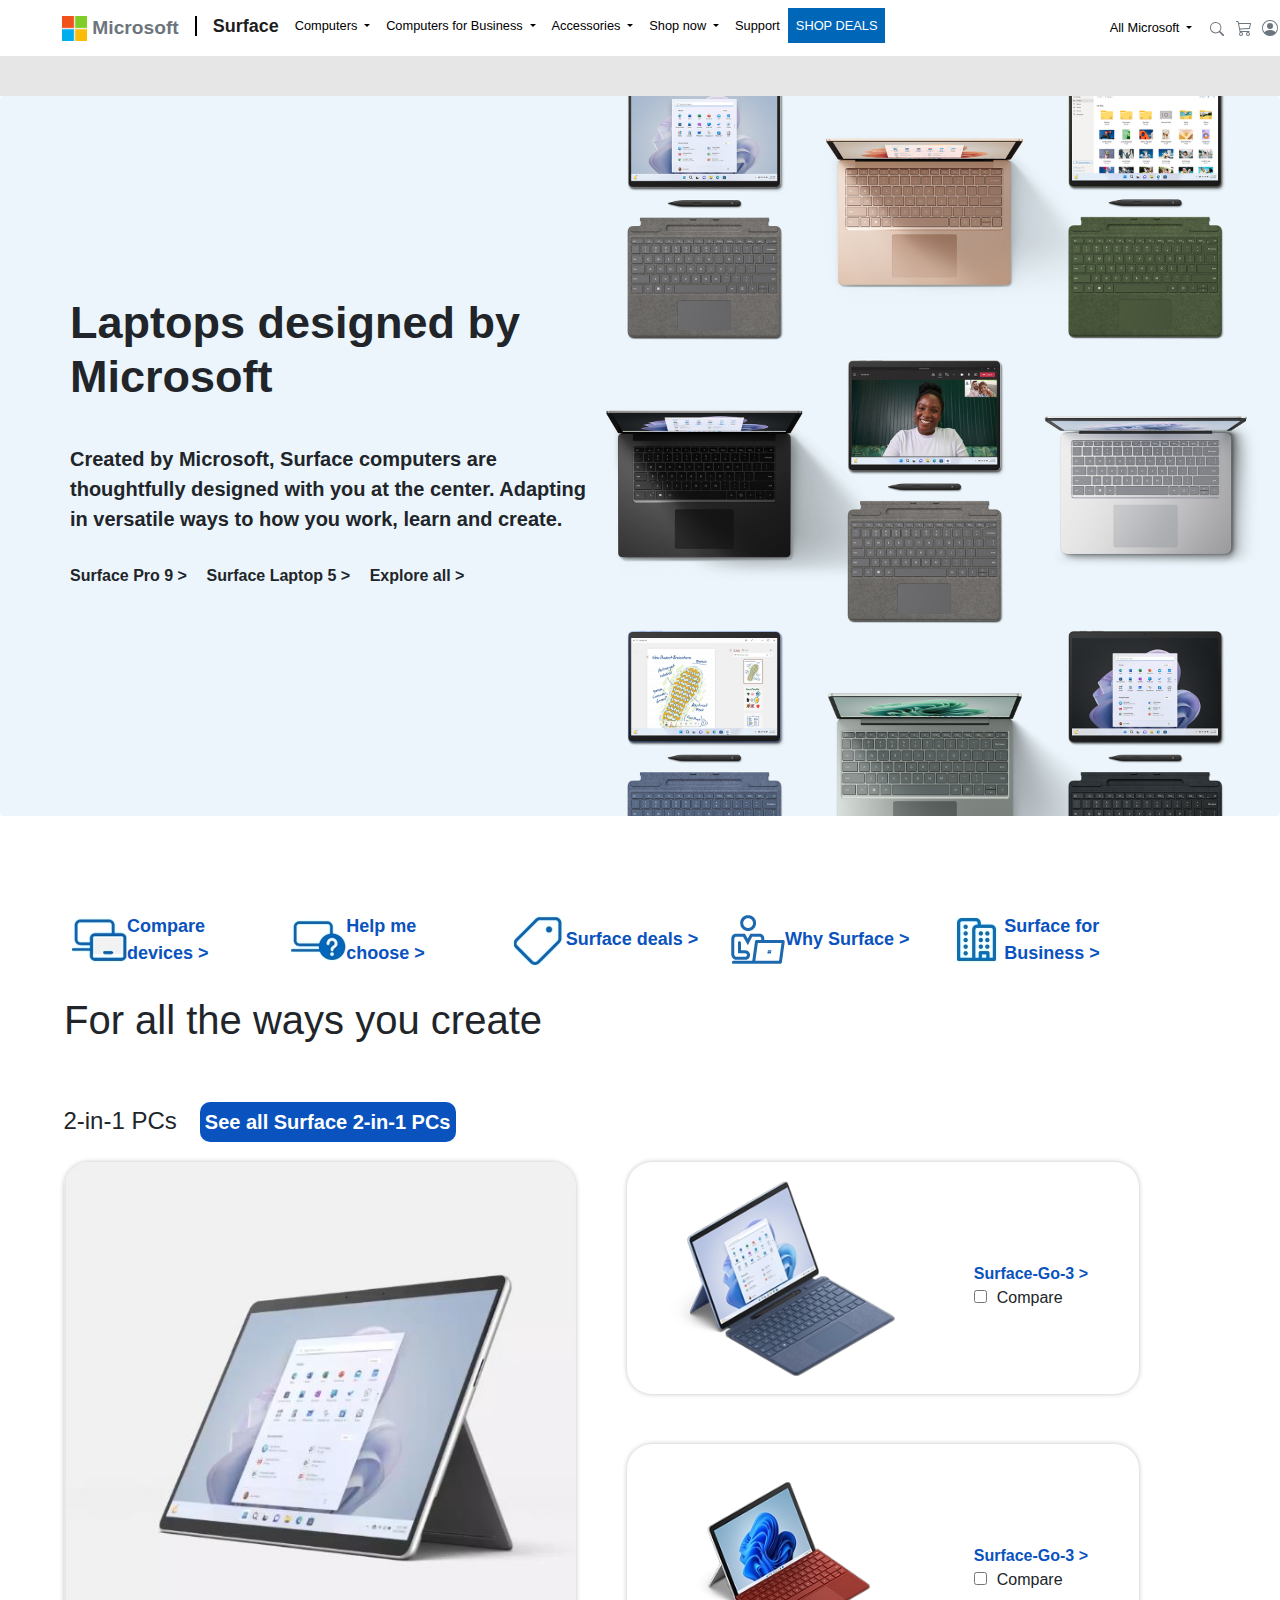
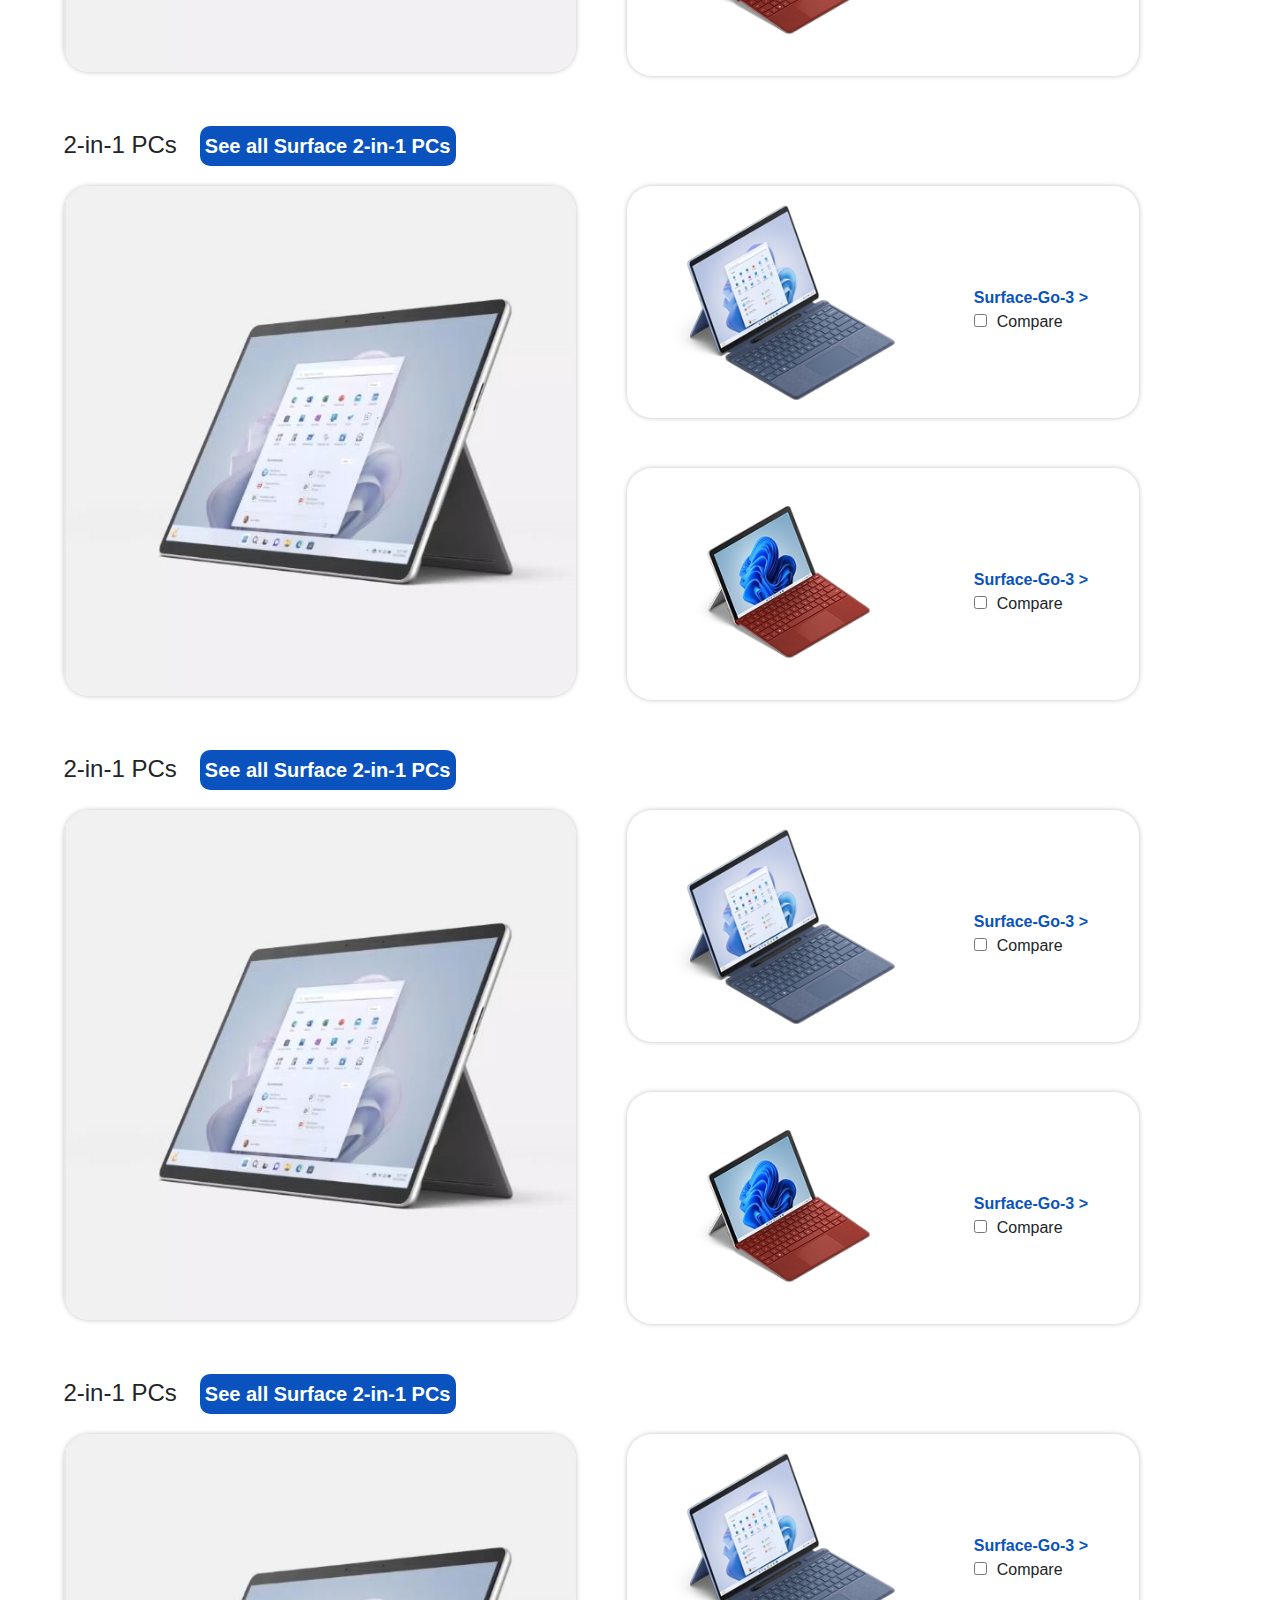
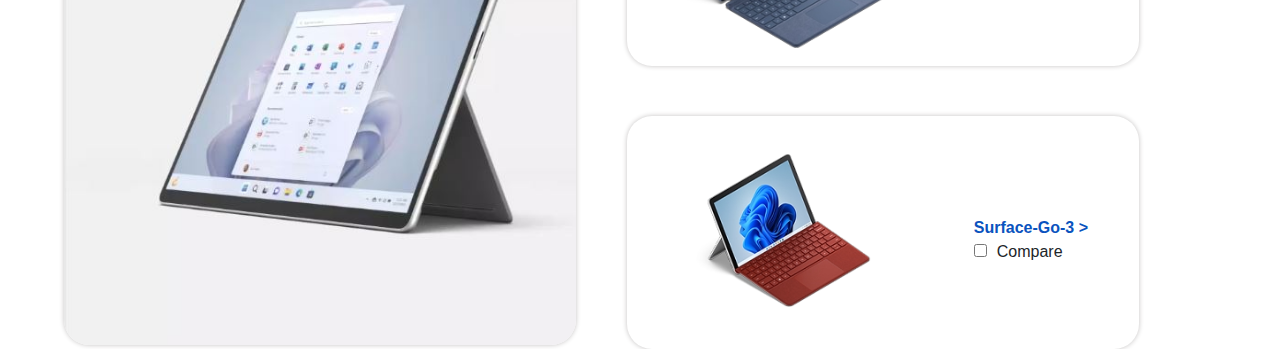
==== bootstrap_sesson8/bai_tap/landingPage/index.html @ 396664b8 "up" ====
<!doctype html>
<html lang="en">
    <head>
        <title>Title</title>
        <meta charset="utf-8" />
        <meta name="viewport" content="width=device-width, initial-scale=1, shrink-to-fit=no"/>
        <link rel="stylesheet" href="../../../bootstrap-5.1.3-dist/css/bootstrap.css">
        <link rel="stylesheet" href="./style.css">


    </head>

    <body>
        <header>
            <!-- place navbar here -->
            <nav class="navbar navbar-expand-lg navbar-light bg-white">
                <div class="container-fluid">
                    <a class="navbar-brand text-secondary" href="#">
                        <img src="./images/microsoft.png" alt="" width="25" height="25">
                        Microsoft</a>
                    <button class="navbar-toggler" type="button" data-bs-toggle="collapse"
                            data-bs-target="#navbarSupportedContent" aria-controls="navbarSupportedContent"
                            aria-expanded="false" aria-label="Toggle navigation">
                        <span class="navbar-toggler-icon"></span>
                    </button>
                    <div class="collapse navbar-collapse" id="navbarSupportedContent">
                        <ul class="navbar-nav me-auto mb-2 mb-lg-0">
                            <li class="nav-item surface">
                                <a class="nav-link active" aria-current="page" href="#">Surface</a>
                            </li>
                            <li class="nav-item dropdown">
                                <a class="nav-link dropdown-toggle text-black" href="#" id="computerDropdown" role="button"
                                   data-bs-toggle="dropdown" aria-expanded="false">
                                    Computers
                                </a>
                                <div class="mega-box dropdown-menu list1">
                                    <div class="content">
                                        <div class="row">
                                            <span class="head-span">2-in-1 PCs</span>
                                            <ul class="mega-links">
                                                <li><a class="dropdown-item" href="#"><span>Surface Pro 9</span></a></li>
                                                <li><a class="dropdown-item" href="#"><span>Surface Go 3</span></a></li>
                                                <li><a class="dropdown-item" href="#"><span>Explore all 2-in-1 PCs</span></a></li>
                                            </ul>
                                        </div>
                                        <div class="row">
                                            <span class="head-span">Laptops</span>
                                            <ul class="mega-links">
                                                <li><a class="dropdown-item" href="#"><span>Surface Laptop 5</span></a></li>
                                                <li><a class="dropdown-item" href="#"><span>NEW Surface Laptop Studio 2</span></a></li>
                                                <li><a class="dropdown-item" href="#"><span>NEW Surface Laptop Go 3</span></a></li>
                                                <li><a class="dropdown-item" href="#"><span>Explore all Laptops</span></a></li>
                                            </ul>
                                        </div>
                                        <div class="row">
                                            <span class="head-span">All in One</span>
                                            <ul class="mega-links">
                                                <li><a class="dropdown-item" href="#"><span>Surface Studio 2+</span></a></li>
                                            </ul>
                                        </div>
                                        <div class="row">
                                            <span class="head-span">Need help deciding?</span>
                                            <ul class="mega-links">
                                                <li><a class="dropdown-item" href="#"><span>Compare Surface devices</span></a></li>
                                                <li><a class="dropdown-item" href="#"><span>Help me choose a Surface</span></a></li>
                                                <li><a class="dropdown-item" href="#"><span>Why Surface</span></a></li>
                                                <li><a class="dropdown-item" href="#"><span>Do more with Surface</span></a></li>
                                            </ul>
                                        </div>
                                    </div>
                                </div>
                            </li>
                            <li class="nav-item dropdown">
                                <a class="nav-link dropdown-toggle text-black" href="#" id="compBusDropdown" role="button"
                                   data-bs-toggle="dropdown" aria-expanded="false">
                                    Computers for Business
                                </a>
                                <div class="mega-box dropdown-menu list2">
                                    <div class="content">
                                        <div class="row">
                                            <span class="head-span">2-in-1 Tablets</span>
                                            <ul class="mega-links">
                                                <li><a class="dropdown-item" href="#"><span>Surface Pro 9 for Business</span></a></li>
                                                <li><a class="dropdown-item" href="#"><span>Surface Pro 8 for Business</span></a></li>
                                                <li><a class="dropdown-item" href="#"><span>Surface Pro 7+ for Business</span></a></li>
                                                <li><a class="dropdown-item" href="#"><span>NEW Surface Go 4 for Business</span></a></li>
                                            </ul>
                                        </div>
                                        <div class="row">
                                            <span class="head-span">Laptops</span>
                                            <ul class="mega-links">
                                                <li><a class="dropdown-item" href="#"><span>Surface Laptop 5 for Business</span></a></li>
                                                <li><a class="dropdown-item" href="#"><span>NEW Surface Laptop Studio 2 <br> for Business</span></a></li>
                                                <li><a class="dropdown-item" href="#"><span>NEW Surface Laptop Go 3 for <br> Business</span></a></li>
                                            </ul>
                                        </div>
                                        <div class="row">
                                            <span class="head-span">Small and Large Screens</span>
                                            <ul class="mega-links">
                                                <li><a class="dropdown-item" href="#"><span>Surface Studio 2+ for Business</span></a></li>
                                                <li><a class="dropdown-item" href="#"><span>NEW Surface Hub 3</span></a></li>
                                            </ul>
                                        </div>
                                        <div class="row">
                                            <span class="head-span">Accessories</span>
                                            <ul class="mega-links">
                                                <li><a class="dropdown-item" href="#"><span>All Accessories</span></a></li>
                                                <li><a class="dropdown-item" href="#"><span>Teams Accessories</span></a></li>
                                            </ul>
                                        </div>
                                        <div class="row">
                                            <span class="head-span">Need help deciding?</span>
                                            <ul class="mega-links">
                                                <li><a class="dropdown-item" href="#"><span>Compare Surface devices <br> for Business</span></a></li>
                                            </ul>
                                        </div>
                                    </div>
                                    <div class="foot-list">
                                        <a href="#">SURFACE FOR BUSINESS HOME ></a>
                                    </div>
                                </div>
                            </li>
                            <li class="nav-item dropdown list3">
                                <a class="nav-link dropdown-toggle text-black" href="#" id="accessDropdown" role="button"
                                   data-bs-toggle="dropdown" aria-expanded="false">
                                    Accessories
                                </a>
                                <ul class="dropdown-menu content" aria-labelledby="navbarDropdown">
                                    <li><a class="dropdown-item" href="#"><span>Surface Pro accessories</span></a></li>
                                    <li><a class="dropdown-item" href="#"><span>Surface Laptop accessories</span></a></li>
                                    <li><a class="dropdown-item" href="#"><span>Surface Go accessories</span></a></li>
                                    <li><a class="dropdown-item" href="#"><span>Surface Studio accessories</span></a></li>
                                    <li><a class="dropdown-item" href="#"><span>Surface Headphones 2</span></a></li>
                                    <li><a class="dropdown-item" href="#"><span>Surface Earbuds</span></a></li>
                                    <li><a class="dropdown-item" href="#"><span>All Surface accessories</span></a></li>
                                </ul>
                            </li>
                            <li class="nav-item dropdown list4">
                                <a class="nav-link dropdown-toggle text-black" href="#" id="shopDropdown" role="button"
                                   data-bs-toggle="dropdown" aria-expanded="false">
                                    Shop now
                                </a>
                                <ul class="dropdown-menu content" aria-labelledby="navbarDropdown">
                                    <li><a class="dropdown-item" href="#"><span>Surface bundles</span></a></li>
                                    <li><a class="dropdown-item" href="#"><span>Certified refurbished Surface</span></a></li>
                                    <li><a class="dropdown-item" href="#"><span>All Surface devices</span></a></li>
                                    <li><a class="dropdown-item" href="#"><span>Surface repair parts</span></a></li>
                                    <li><a class="dropdown-item" href="#"><span>Where to buy</span></a></li>
                                    <li><a class="dropdown-item" href="#"><span>Personal shopping appointment</span></a></li>
                                </ul>
                            </li>
                            <li class="nav-item">
                                <a class="nav-link text-black" href="#">Support</a>
                            </li>
                            <li class="nav-item deal"  >
                                <a class="nav-link text-white" href="#">SHOP DEALS</a>
                            </li>
                        </ul>
                    </div>
                    <div class="collapse navbar-collapse nav-right">
                        <ul class="navbar-nav me-auto mb-2 mb-lg-0">
                            <li class="nav-item dropdown">
                                <a class="nav-link dropdown-toggle text-black" href="#" id="microsoftDropdown" role="button"
                                   data-bs-toggle="dropdown" aria-expanded="false">
                                    All Microsoft
                                </a>
                                <div class="mega-box dropdown-menu list5">
                                    <div class="head-menu">
                                        <ul class="head-list">
                                            <li><a class="dropdown-item" href="#"><span>Microsoft 365</span></a></li>
                                            <li><a class="dropdown-item" href="#"><span>Teams</span></a></li>
                                            <li><a class="dropdown-item" href="#"><span>Copilot</span></a></li>
                                            <li><a class="dropdown-item" href="#"><span>Windows</span></a></li>
                                            <li><a class="dropdown-item" href="#"><span>Surface</span></a></li>
                                            <li><a class="dropdown-item" href="#"><span>Xbox</span></a></li>
                                            <li><a class="dropdown-item" href="#"><span>Deals</span></a></li>
                                            <li><a class="dropdown-item" href="#"><span>Small Business</span></a></li>
                                            <li><a class="dropdown-item" href="#"><span>Support</span></a></li>
                                        </ul>
                                    </div>
                                    <div class="content">
                                        <div class="row">
                                            <span class="head-span">Software</span>
                                            <ul class="mega-links">
                                                <li><a class="dropdown-item" href="#"><span>Windows Apps</span></a></li>
                                                <li><a class="dropdown-item" href="#"><span>AI</span></a></li>
                                                <li><a class="dropdown-item" href="#"><span>Outlook</span></a></li>
                                                <li><a class="dropdown-item" href="#"><span>OneDrive</span></a></li>
                                                <li><a class="dropdown-item" href="#"><span>Microsoft Teams</span></a></li>
                                                <li><a class="dropdown-item" href="#"><span>OneNote</span></a></li>
                                                <li><a class="dropdown-item" href="#"><span>Microsoft Edge</span></a></li>
                                                <li><a class="dropdown-item" href="#"><span>Skype</span></a></li>
                                            </ul>
                                        </div>
                                        <div class="row">
                                            <span class="head-span">PCs & Devices</span>
                                            <ul class="mega-links">
                                                <li><a class="dropdown-item" href="#"><span>Computers</span></a></li>
                                                <li><a class="dropdown-item" href="#"><span>Shop Xbox</span></a></li>
                                                <li><a class="dropdown-item" href="#"><span>Accessories</span></a></li>
                                                <li><a class="dropdown-item" href="#"><span>VR & mixed reality</span></a></li>
                                                <li><a class="dropdown-item" href="#"><span>Certified refurbished</span></a></li>
                                                <li><a class="dropdown-item" href="#"><span>Trade-in for cash</span></a></li>
                                            </ul>
                                        </div>
                                        <div class="row">
                                            <span class="head-span">Entertainment</span>
                                            <ul class="mega-links">
                                                <li><a class="dropdown-item" href="#"><span>Xbox Game Pass Ultimate</span></a></li>
                                                <li><a class="dropdown-item" href="#"><span>PC Game pass</span></a></li>
                                                <li><a class="dropdown-item" href="#"><span>Xbox Game</span></a></li>
                                                <li><a class="dropdown-item" href="#"><span>PC and Windows games</span></a></li>
                                                <li><a class="dropdown-item" href="#"><span>Movies and TV</span></a></li>
                                            </ul>
                                        </div>
                                        <div class="row">
                                            <span class="head-span">Business</span>
                                            <ul class="mega-links">
                                                <li><a class="dropdown-item" href="#"><span>Microsoft Cloud</span></a></li>
                                                <li><a class="dropdown-item" href="#"><span>Microsoft Security</span></a></li>
                                                <li><a class="dropdown-item" href="#"><span>Dynamics 365</span></a></li>
                                                <li><a class="dropdown-item" href="#"><span>Microsoft 365 for business</span></a></li>
                                                <li><a class="dropdown-item" href="#"><span>Microsoft Power Platform</span></a></li>
                                                <li><a class="dropdown-item" href="#"><span>Windows 365</span></a></li>
                                                <li><a class="dropdown-item" href="#"><span>Microsoft industry</span></a></li>
                                                <li><a class="dropdown-item" href="#"><span>Small business</span></a></li>
                                            </ul>
                                        </div>
                                        <div class="row">
                                            <span class="head-span">Developer & IT</span>
                                            <ul class="mega-links">
                                                <li><a class="dropdown-item" href="#"><span>Azure</span></a></li>
                                                <li><a class="dropdown-item" href="#"><span>Developer Center</span></a></li>
                                                <li><a class="dropdown-item" href="#"><span>Documentation</span></a></li>
                                                <li><a class="dropdown-item" href="#"><span>Microsoft Learn</span></a></li>
                                                <li><a class="dropdown-item" href="#"><span>Microsoft Tech Community</span></a></li>
                                                <li><a class="dropdown-item" href="#"><span>Azure Marketplace</span></a></li>
                                                <li><a class="dropdown-item" href="#"><span>AppSource</span></a></li>
                                                <li><a class="dropdown-item" href="#"><span>Visual Studio</span></a></li>
                                            </ul>
                                        </div>
                                        <div class="row">
                                            <span class="head-span">Other</span>
                                            <ul class="mega-links">
                                                <li><a class="dropdown-item" href="#"><span>Microsoft rewards</span></a></li>
                                                <li><a class="dropdown-item" href="#"><span>Free downloads & security</span></a></li>
                                                <li><a class="dropdown-item" href="#"><span>Education</span></a></li>
                                                <li><a class="dropdown-item" href="#"><span>Gift cards</span></a></li>
                                                <li><a class="dropdown-item" href="#"><span>Licensing</span></a></li>
                                                <li><a class="dropdown-item" href="#"><span>Unlocked stories</span></a></li>
                                            </ul>
                                        </div>
                                    </div>
                                    <div class="foot-list">
                                        <a href="#">VIEW SITEMAP ></a>
                                    </div>
                                </div>
                            </li>
                            <li class="user text-secondary">
                                <a class="nav-link text-white" href="#"></a>
                                <svg xmlns="http://www.w3.org/2000/svg" width="14" height="14" fill="currentColor"
                                     class="bi bi-search" viewBox="0 0 16 16">
                                    <path d="M11.742 10.344a6.5 6.5 0 1 0-1.397 1.398h-.001q.044.06.098.115l3.85 3.85a1
                                    1 0 0 0 1.415-1.414l-3.85-3.85a1 1 0 0 0-.115-.1zM12 6.5a5.5 5.5 0 1 1-11 0 5.5 5.5
                                    0 0 1 11 0"/>
                                </svg>
                            </li>
                            <li class="user text-secondary">
                                <a class="nav-link text-white" href="#"></a>
                                <svg xmlns="http://www.w3.org/2000/svg" width="16" height="16" fill="currentColor"
                                     class="bi bi-cart3" viewBox="0 0 16 16">
                                    <path d="M0 1.5A.5.5 0 0 1 .5 1H2a.5.5 0 0 1 .485.379L2.89 3H14.5a.5.5 0 0 1
                                    .49.598l-1 5a.5.5 0 0 1-.465.401l-9.397.472L4.415 11H13a.5.5 0 0 1 0 1H4a.5.5 0 0
                                    1-.491-.408L2.01 3.607 1.61 2H.5a.5.5 0 0 1-.5-.5M3.102 4l.84 4.479 9.144-.459L13.89
                                     4zM5 12a2 2 0 1 0 0 4 2 2 0 0 0 0-4m7 0a2 2 0 1 0 0 4 2 2 0 0 0 0-4m-7 1a1 1 0 1 1
                                     0 2 1 1 0 0 1 0-2m7 0a1 1 0 1 1 0 2 1 1 0 0 1 0-2"/>
                                </svg>
                            </li>
                            <li class="user text-secondary">
                                <a class="nav-link text-white" href="#"></a>
                                <svg xmlns="http://www.w3.org/2000/svg" width="16" height="16" fill="currentColor"
                                     class="bi bi-person-circle" viewBox="0 0 16 16">
                                    <path d="M11 6a3 3 0 1 1-6 0 3 3 0 0 1 6 0"/>
                                    <path fill-rule="evenodd" d="M0 8a8 8 0 1 1 16 0A8 8 0 0 1 0 8m8-7a7 7 0 0 0-5.468
                                    11.37C3.242 11.226 4.805 10 8 10s4.757 1.225 5.468 2.37A7 7 0 0 0 8 1"/>
                                </svg>
                            </li>
                        </ul>
                    </div>
                </div>
            </nav>
            <div class="active-animation"></div>
            <div class="introduction">
                <div class="introduction-content">
                    <div class="intro-child col-lg-5 col-md-5 col-sm-12">
                        <h1 class="display-3">Laptops designed by Microsoft</h1>
                        <div class="mb-2 tab-pivot-description">
                            <p>Created by Microsoft, Surface computers are thoughtfully designed with you at the center.
                                Adapting in versatile ways to how you work, learn and create.</p>
                        </div>
                        <div class="link-group">
                            <a class="cta text-dark" href="#">Surface Pro 9 ></a>
                            <a class="cta text-dark" href="#">Surface Laptop 5 ></a>
                            <a class="cta text-dark" href="#">Explore all ></a>
                        </div>
                    </div>
                    <img src="./images/desktop.jfif" alt="" class="card-img w-100">
                </div>
            </div>
        </header>
        <main>
            <div class="main-head col-12">
                <div class="row">
                    <ul class="d-flex flex-wrap list-inline justify-content-left">
                        <li class="pl-0 pr-2 my-3 d-flex align-items-center col-4 col-lg-2 col-md-4 col-sm-6 devices-icon">
                            <img src="./images/dymedia.jpg" class="flex-shrink-0 mr-1 blur-up" alt="Compare devices icon">
                            <a href="#" class="mw-fit-content ml-2" target="_self">Compare devices ></a>
                        </li>
                        <li class="pl-0 pr-2 my-3 d-flex align-items-center col-4 col-lg-2 col-md-4 col-sm-6 devices-icon">
                            <img src="./images/dymedia1.jpg" class="flex-shrink-0 mr-1 blur-up" alt="Compare devices icon">
                            <a href="#" class="mw-fit-content ml-2" target="_self">Help me choose ></a>
                        </li>
                        <li class="pl-0 pr-2 my-3 d-flex align-items-center col-4 col-lg-2 col-md-4 col-sm-6 devices-icon">
                            <img src="./images/dymedia2.jpg" class="flex-shrink-0 mr-1 blur-up" alt="Compare devices icon">
                            <a href="#" class="mw-fit-content ml-2" target="_self">Surface deals ></a>
                        </li>
                        <li class="pl-0 pr-2 my-3 d-flex align-items-center col-4 col-lg-2 col-md-4 col-sm-6 devices-icon">
                            <img src="./images/dymedia3.jpg" class="flex-shrink-0 mr-1 blur-up" alt="Compare devices icon">
                            <a href="#" class="mw-fit-content ml-2" target="_self">Why Surface ></a>
                        </li>
                        <li class="pl-0 pr-2 my-3 d-flex align-items-center col-4 col-lg-2 col-md-4 col-sm-6 devices-icon">
                            <img src="./images/dymedia4.jpg" class="flex-shrink-0 mr-1 blur-up" alt="Compare devices icon">
                            <a href="#" class="mw-fit-content ml-2" target="_self">Surface for Business ></a>
                        </li>
                    </ul>
                </div>
            </div>
            <div class="main-tittle">
                <h1>For all the ways you create</h1>
            </div>
            <div class="article">
                <div class="article-child">
                    <div class="tittle-pro">
                        <h2 class="type-pro">2-in-1 PCs</h2>
                        <a href="#">See all Surface 2-in-1 PCs</a>
                    </div>
                    <div class="main-pro">
                        <img src="./images/Surface-Pro-9-super.jpg" alt="Surface-Pro-9-platinum">
                    </div>
                    <div class="other-pro-2">
                        <div class="child-pro">
                            <img src="./images/Surface-Pro-9.jpg" alt="Surface-Pro-9">
                            <span>
                                <a href="">Surface-Go-3 ></a>
                                <input type="checkbox">Compare
                            </span>
                        </div>
                        <div class="child-pro" style="margin-top: 50px">
                            <img src="./images/Surface-Go-3.jpg" alt="Surface-Go-3">
                            <span>
                                <a href="">Surface-Go-3 ></a>
                                <input type="checkbox">Compare
                            </span>
                        </div>
                    </div>
                </div>
                <div class="article-child">
                    <div class="tittle-pro">
                        <h2 class="type-pro">2-in-1 PCs</h2>
                        <a href="#">See all Surface 2-in-1 PCs</a>
                    </div>
                    <div class="main-pro">
                        <img src="./images/Surface-Pro-9-super.jpg" alt="Surface-Pro-9-platinum">
                    </div>
                    <div class="other-pro-2">
                        <div class="child-pro">
                            <img src="./images/Surface-Pro-9.jpg" alt="Surface-Pro-9">
                            <span>
                                <a href="">Surface-Go-3 ></a>
                                <input type="checkbox">Compare
                            </span>
                        </div>
                        <div class="child-pro" style="margin-top: 50px">
                            <img src="./images/Surface-Go-3.jpg" alt="Surface-Go-3">
                            <span>
                                <a href="">Surface-Go-3 ></a>
                                <input type="checkbox">Compare
                            </span>
                        </div>
                    </div>
                </div>
                <div class="article-child">
                    <div class="tittle-pro">
                        <h2 class="type-pro">2-in-1 PCs</h2>
                        <a href="#">See all Surface 2-in-1 PCs</a>
                    </div>
                    <div class="main-pro">
                        <img src="./images/Surface-Pro-9-super.jpg" alt="Surface-Pro-9-platinum">
                    </div>
                    <div class="other-pro-2">
                        <div class="child-pro">
                            <img src="./images/Surface-Pro-9.jpg" alt="Surface-Pro-9">
                            <span>
                                <a href="">Surface-Go-3 ></a>
                                <input type="checkbox">Compare
                            </span>
                        </div>
                        <div class="child-pro" style="margin-top: 50px">
                            <img src="./images/Surface-Go-3.jpg" alt="Surface-Go-3">
                            <span>
                                <a href="">Surface-Go-3 ></a>
                                <input type="checkbox">Compare
                            </span>
                        </div>
                    </div>
                </div>
                <div class="article-child">
                    <div class="tittle-pro">
                        <h2 class="type-pro">2-in-1 PCs</h2>
                        <a href="#">See all Surface 2-in-1 PCs</a>
                    </div>
                    <div class="main-pro">
                        <img src="./images/Surface-Pro-9-super.jpg" alt="Surface-Pro-9-platinum">
                    </div>
                    <div class="other-pro-2">
                        <div class="child-pro">
                            <img src="./images/Surface-Pro-9.jpg" alt="Surface-Pro-9">
                            <span>
                                <a href="">Surface-Go-3 ></a>
                                <input type="checkbox">Compare
                            </span>
                        </div>
                        <div class="child-pro" style="margin-top: 50px">
                            <img src="./images/Surface-Go-3.jpg" alt="Surface-Go-3">
                            <span>
                                <a href="">Surface-Go-3 ></a>
                                <input type="checkbox">Compare
                            </span>
                        </div>
                    </div>
                </div>
            </div>
        </main>
        <footer>
            <!-- place footer here -->
        </footer>

        <script src="../../../bootstrap-5.1.3-dist/js/bootstrap.bundle.js"></script>
    </body>
</html>
---- bootstrap_sesson8/bai_tap/landingPage/style.css ----
/** {*/
/*    box-sizing: border-box;*/
/*    padding: 0;*/
/*    margin: 0;*/
/*}*/
body {
    font-family: 'Segoe UI',SegoeUI,"Helvetica Neue",Helvetica,Arial,sans-serif;
    background-color: #fff;
    width: 100%;
}
header {
    font-size: 0.8rem;
    width: 100%;
}
li {
    list-style: none;
}
a {
    text-decoration: none;
    color: black;
}
.navbar {
    position: relative;
    /*width: 100%;*/
}
.navbar-brand {
    position: relative;
    top: 0;
    left: 50px;
    font-size: 1.2rem;
    font-weight: 600;
}
.navbar-collapse {
    position: relative;
    top: 0;
    left:0;
}
.navbar-nav {
    position: relative;
    left: 50px;
}
.surface {
    position: relative;
    padding-left: 10px;
    font-size: 18px;
    font-weight: 600;
    margin-top: -3px;
}
.surface::before {
    border-left: 2px solid black;
    content: "";
    position: absolute;
    top: 25%;
    left: 0;
    height: 20px;
}

.nav-item:hover{
    position: relative;
}
.nav-item:hover::after{
    position: absolute;
    content: "";
    bottom: 7px;
    height: 1px;
    width: 70%;
    left: 50%;
    transform: translateX(-50%);
    background-color: black;
    border-radius: 5px;
}
.deal {
    background-color: #0067b8;
    height: 35px;
}
.deal:hover::after {
    background-color: #F5F5F5;
}
.nav-right {
    width: 0;
    /*margin-left: 10%;*/
}
.user{
    position: relative;
    top: 0;
    margin-left: 10px;
}
.user svg {
    position: absolute;
    bottom: 10px;
    cursor: pointer;
}

.dropdown-menu {
    background: none;
    border: none;
}
.mega-box {
    position: relative;
    top: 0;
}

.mega-box .content {
    position: relative;
    padding: 0 20px;
    display: flex;
    width: 100%;
    justify-content: space-between;
    align-items: flex-start;
    top: -5px;
}
.mega-box .content .row {
    margin-right: 10px;
    width: 200px;
}
.mega-box .content .row .head-span {
    font-weight: 600;
    font-size: 14px;
    padding: 10px;
}
.mega-box .content .row .mega-links .dropdown-item{
    padding: 10px 0;
}
.dropdown-item{
    padding: 10px 0;
}
.dropdown-item {
    font-size: 13px;
    padding: 10px 20px;
}
.dropdown-item:hover, .dropdown-item:focus {
    background: #d3d1d1;
}
.dropdown-item > span:hover{
    position: relative;
}
.dropdown-item > span:hover::after{
    position: absolute;
    content: "";
    left: 0;
    bottom: 0;
    height: 1px;
    width: 100%;
    background-color: black;
    border-radius: 5px;
}
.mega-links .dropdown-item:hover {
    background: none;
}
.head-list .dropdown-item:hover {
    background: none;
}
[class*= "list"] .content {
    background-color: #f1f0f0;
    border-bottom: 2px solid black;
}
.list1 {
    position: relative;
    width: 900%;
}
.list2 {
    position: relative;
    width: 700%;
    line-height: 30px;
}
.list2 .content {
    position: relative;
    left: -20%;
    background-color: #f1f0f0;
    border-bottom: none;
}
.list2 .foot-list {
    text-align: center;
    position: relative;
    top: -5px;
    left: -20%;
    background-color: #d3d1d1;
    border-bottom: 2px solid black;
}
.list2 .foot-list a {
    font-size: 11px;
    color: #6D6F73;
    padding: 5px;
}
.list5 .head-list {
    position: relative;
    display: flex;
    left: -85%;
    width: 100%;
    top: -5px;
    padding: 0;
    background-color: #f1f0f0;
    border-bottom: 1px solid #d3d1d1;
}
.list5 .content {
    position: relative;
    left: -85%;
    border-bottom: none;
}
.list5 .foot-list {
    text-align: center;
    position: relative;
    top: -5px;
    left: -85%;
    background-color: #d3d1d1;
    border-bottom: 2px solid black;
}
.list5 .foot-list a {
    font-size: 11px;
    color: #6D6F73;
    padding: 5px;
}
header .active-animation {
    width: 100%;
    height: 40px;
    background-color: #E6E6E6;
}
header .introduction {
    position: relative;
    width: 100%;
    text-align: left;
}
.card-img {
    position: relative;
}
.intro-child{
    margin-left: 70px;
    padding-top: 200px;
    position: absolute;
    height: 100%;
    z-index: 1;
}
.display-3{
    margin-bottom: 40px;
    font-size: 45px;
    font-weight: 600;
}
.tab-pivot-description {
    font-size: 20px;
    line-height: 30px;
    font-weight: 600;
}
.link-group {
    font-weight: 600;
    min-height: 2.5rem;
    margin-right: 20px;
    margin-top: 30px;
}
.link-group a {
    display: inline-block;
    font-size: 16px;
    margin-right: 1rem;
}
.container .introduction-content .directional > li{
    margin: 10px;
}
main .main-head {
    position: relative;
    height: 100px;
    /*background-color: #6D6F73;*/
}
.col-12 {
    flex: 0 0 100%;
    max-width: 100%;
}
main .main-head .row {
    display: flex;
    flex-wrap: wrap;
    margin: 80px 60px;
}
main .main-head .row .devices-icon {
    margin-right: 30px;
}
main .main-head .row .devices-icon a {
    font-size: 18px;
    color: #0a53be;
    font-weight: 600;
}
@media screen and (max-width: 540px){
    .devices-icon {
        width: 100%;
    }
}
.main-tittle {
    position: relative;
    left: 5%;
}
.article {
    width: 100%;
    position: relative;
}
.article .article-child .tittle-pro {
    display: block;
    padding: 20px;
}
.article .article-child .tittle-pro .type-pro {
    font-size: 24px;
    position: relative;
    left: 3.5%;
    display: inline;
}
.article .article-child .tittle-pro a {
    position: relative;
    left: 5%;
    font-size: 20px;
    font-weight: 600;
    color: #fff;
    background-color: #0a53be;
    padding: 5px;
    border-radius: 10px;
    display: inline-block;
}
.article .article-child .tittle-pro a:hover {
    text-decoration: underline;
}
.article .article-child .main-pro {
    float: left;
    width: 40%;
    position: relative;
    left: 5%;
}
.article .article-child .main-pro img {
    width: 100%;
    height: 100%;
    box-shadow: 0 0 5px 0#c4c2c2;
    border-radius: 25px;
}
.article .article-child .other-pro-2 {
    float: left;
    position: relative;
    left: 9%;
    width: 40%;
}
.article .article-child .other-pro-2 .child-pro {
    width: 100%;
    height: 50%;
    box-shadow: 0 0 5px 0#c4c2c2;
    border-radius: 25px;
}
.article .article-child .other-pro-2 .child-pro img {
    width: 60%;
    height: 100%;
    padding: 10px;
    display: inline;
}
.article .article-child .other-pro-2 .child-pro span {
    float: right;
    display: block;
    position: relative;
    left: -10%;
    top: 100px;
}
.article .article-child .other-pro-2 .child-pro a {
    color: #0a53be;
    font-weight: 600;
    display: block;
}
.article .article-child .other-pro-2 .child-pro input {
    display: inline;
    margin-right: 10px;
}
.article-child {
    padding: 30px 0;
    clear: both;
}
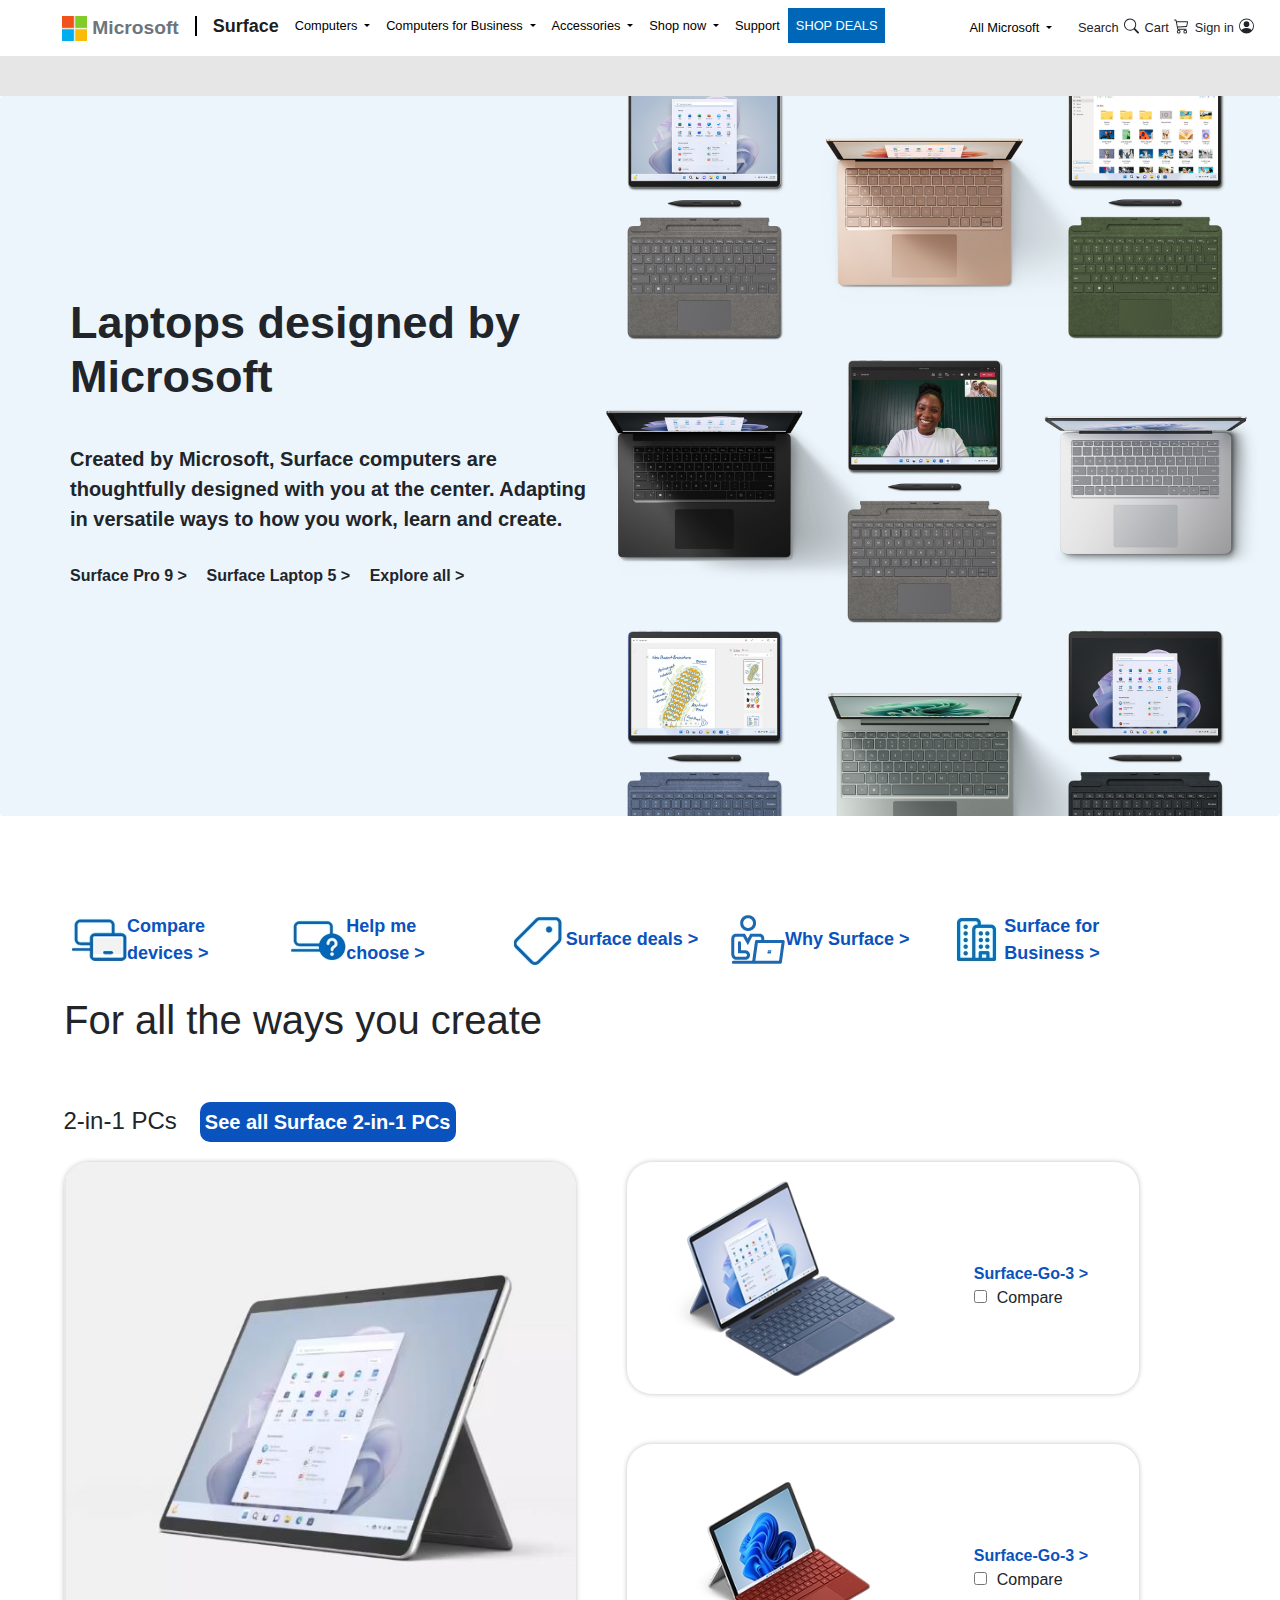
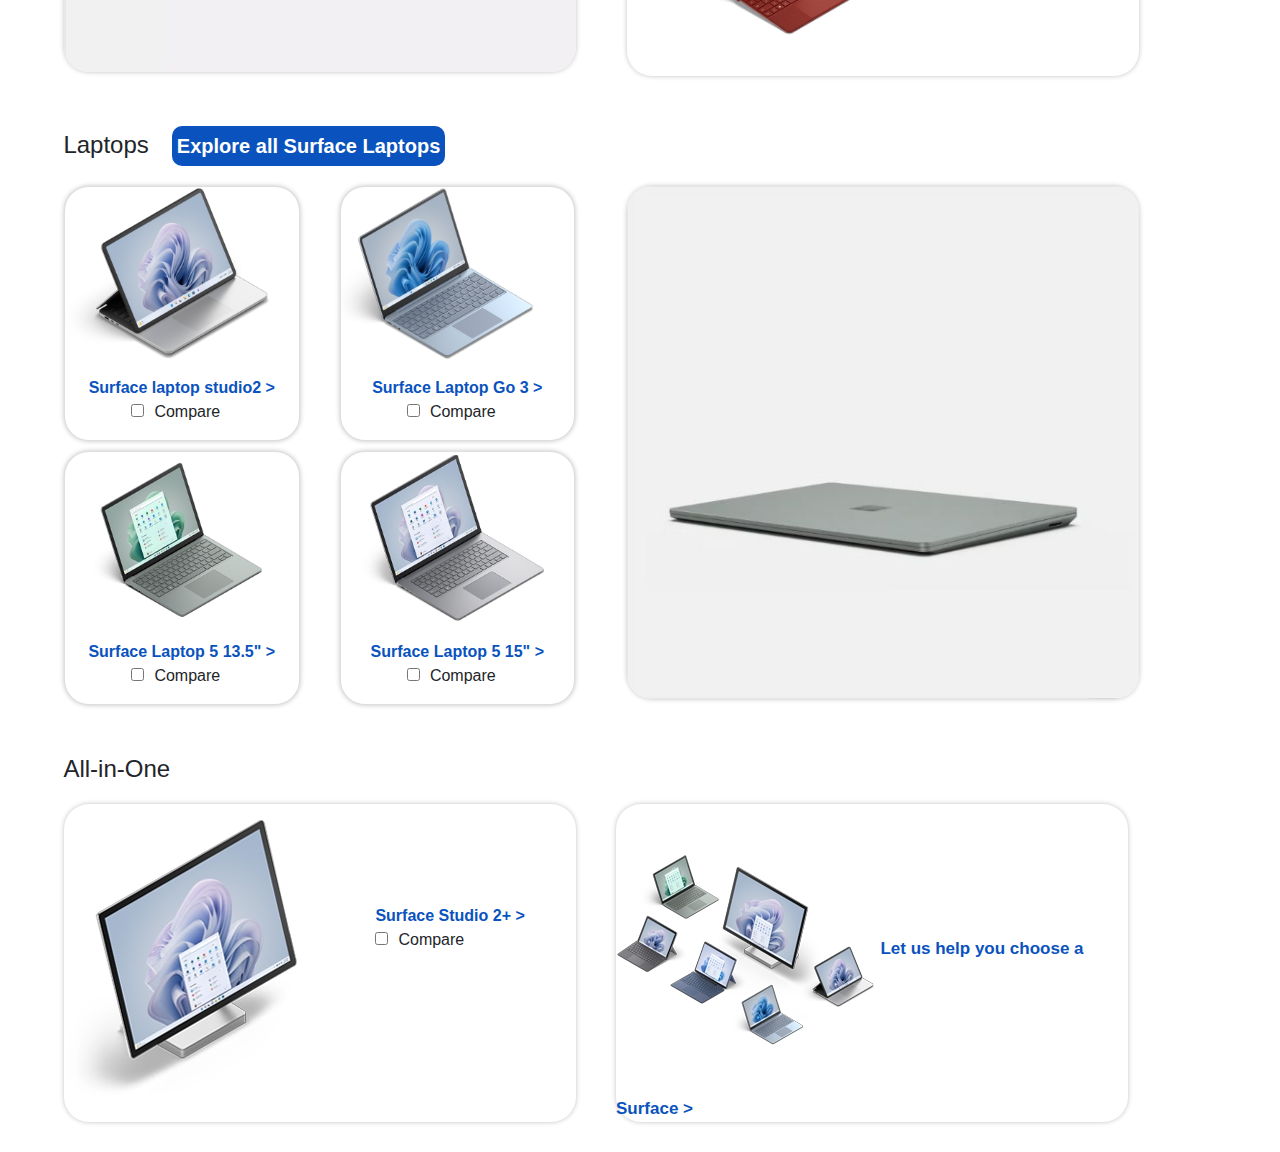
==== commit e22287dc: "up" ====
--- a/bootstrap_sesson8/bai_tap/landingPage/index.html
+++ b/bootstrap_sesson8/bai_tap/landingPage/index.html
@@ -257,33 +257,36 @@
                                 </div>
                             </li>
                             <li class="user text-secondary">
-                                <a class="nav-link text-white" href="#"></a>
-                                <svg xmlns="http://www.w3.org/2000/svg" width="14" height="14" fill="currentColor"
-                                     class="bi bi-search" viewBox="0 0 16 16">
-                                    <path d="M11.742 10.344a6.5 6.5 0 1 0-1.397 1.398h-.001q.044.06.098.115l3.85 3.85a1
+                                <a class="nav-link text-dark" href="#">Search
+                                    <svg xmlns="http://www.w3.org/2000/svg" width="14" height="14" fill="currentColor"
+                                         class="bi bi-search" viewBox="0 0 16 16">
+                                        <path d="M11.742 10.344a6.5 6.5 0 1 0-1.397 1.398h-.001q.044.06.098.115l3.85 3.85a1
                                     1 0 0 0 1.415-1.414l-3.85-3.85a1 1 0 0 0-.115-.1zM12 6.5a5.5 5.5 0 1 1-11 0 5.5 5.5
                                     0 0 1 11 0"/>
-                                </svg>
+                                    </svg>
+                                </a>
                             </li>
                             <li class="user text-secondary">
-                                <a class="nav-link text-white" href="#"></a>
-                                <svg xmlns="http://www.w3.org/2000/svg" width="16" height="16" fill="currentColor"
-                                     class="bi bi-cart3" viewBox="0 0 16 16">
-                                    <path d="M0 1.5A.5.5 0 0 1 .5 1H2a.5.5 0 0 1 .485.379L2.89 3H14.5a.5.5 0 0 1
+                                <a class="nav-link text-dark" href="#">Cart
+                                    <svg xmlns="http://www.w3.org/2000/svg" width="16" height="16" fill="currentColor"
+                                         class="bi bi-cart3" viewBox="0 0 16 16">
+                                        <path d="M0 1.5A.5.5 0 0 1 .5 1H2a.5.5 0 0 1 .485.379L2.89 3H14.5a.5.5 0 0 1
                                     .49.598l-1 5a.5.5 0 0 1-.465.401l-9.397.472L4.415 11H13a.5.5 0 0 1 0 1H4a.5.5 0 0
                                     1-.491-.408L2.01 3.607 1.61 2H.5a.5.5 0 0 1-.5-.5M3.102 4l.84 4.479 9.144-.459L13.89
                                      4zM5 12a2 2 0 1 0 0 4 2 2 0 0 0 0-4m7 0a2 2 0 1 0 0 4 2 2 0 0 0 0-4m-7 1a1 1 0 1 1
                                      0 2 1 1 0 0 1 0-2m7 0a1 1 0 1 1 0 2 1 1 0 0 1 0-2"/>
-                                </svg>
+                                    </svg>
+                                </a>
                             </li>
                             <li class="user text-secondary">
-                                <a class="nav-link text-white" href="#"></a>
-                                <svg xmlns="http://www.w3.org/2000/svg" width="16" height="16" fill="currentColor"
-                                     class="bi bi-person-circle" viewBox="0 0 16 16">
-                                    <path d="M11 6a3 3 0 1 1-6 0 3 3 0 0 1 6 0"/>
-                                    <path fill-rule="evenodd" d="M0 8a8 8 0 1 1 16 0A8 8 0 0 1 0 8m8-7a7 7 0 0 0-5.468
+                                <a class="nav-link text-dark" href="#">Sign in
+                                    <svg xmlns="http://www.w3.org/2000/svg" width="16" height="16" fill="currentColor"
+                                         class="bi bi-person-circle" viewBox="0 0 16 16">
+                                        <path d="M11 6a3 3 0 1 1-6 0 3 3 0 0 1 6 0"/>
+                                        <path fill-rule="evenodd" d="M0 8a8 8 0 1 1 16 0A8 8 0 0 1 0 8m8-7a7 7 0 0 0-5.468
                                     11.37C3.242 11.226 4.805 10 8 10s4.757 1.225 5.468 2.37A7 7 0 0 0 8 1"/>
-                                </svg>
+                                    </svg>
+                                </a>
                             </li>
                         </ul>
                     </div>
@@ -366,76 +369,58 @@
                 </div>
                 <div class="article-child">
                     <div class="tittle-pro">
-                        <h2 class="type-pro">2-in-1 PCs</h2>
-                        <a href="#">See all Surface 2-in-1 PCs</a>
-                    </div>
-                    <div class="main-pro">
-                        <img src="./images/Surface-Pro-9-super.jpg" alt="Surface-Pro-9-platinum">
-                    </div>
-                    <div class="other-pro-2">
-                        <div class="child-pro">
-                            <img src="./images/Surface-Pro-9.jpg" alt="Surface-Pro-9">
-                            <span>
-                                <a href="">Surface-Go-3 ></a>
-                                <input type="checkbox">Compare
-                            </span>
-                        </div>
-                        <div class="child-pro" style="margin-top: 50px">
-                            <img src="./images/Surface-Go-3.jpg" alt="Surface-Go-3">
-                            <span>
-                                <a href="">Surface-Go-3 ></a>
-                                <input type="checkbox">Compare
-                            </span>
-                        </div>
+                        <h2 class="type-pro">Laptops</h2>
+                        <a href="#">Explore all Surface Laptops</a>
+                    </div>
+                    <div class="other-pro-4">
+                        <div class="card child-pro col-4 col-lg-6 col-md-12 col-sm-12" style="margin: 0 40px 10px 0">
+                            <img src="./images/Surface-laptop-studio-2.jpg" class="card-img-top" alt="Surface-Pro-9">
+                            <div class="card-body">
+                                <a href="">Surface laptop studio2 ></a>
+                                <input type="checkbox">Compare
+                            </div>
+                        </div>
+                        <div class="card child-pro col-4 col-lg-6 col-md-12 col-sm-12" style="margin-bottom: 10px">
+                            <img src="./images/Surface-laptop-go-3.jpg" class="card-img-top" alt="Surface-Pro-9">
+                            <div class="card-body">
+                                <a href="">Surface Laptop Go 3 ></a>
+                                <input type="checkbox">Compare
+                            </div>
+                        </div>
+                        <div class="card child-pro col-4 col-lg-6 col-md-12 col-sm-12" style="margin-right: 40px">
+                            <img src="./images/Surface-laptop-5-13-5.jpg" class="card-img-top" alt="Surface-Pro-9">
+                            <div class="card-body">
+                                <a href="">Surface Laptop 5 13.5" ></a>
+                                <input type="checkbox">Compare
+                            </div>
+                        </div>
+                        <div class="card child-pro col-4 col-lg-6 col-md-12 col-sm-12">
+                            <img src="./images/Surface-laptop-5-15.jpg" class="card-img-top" alt="Surface-Pro-9">
+                            <div class="card-body">
+                                <a href="">Surface Laptop 5 15" ></a>
+                                <input type="checkbox">Compare
+                            </div>
+                        </div>
+                    </div>
+                    <div class="main-pro" style="left: 9%">
+                        <img src="./images/Laptop.JPG" alt="Surface-Pro-9-platinum">
                     </div>
                 </div>
                 <div class="article-child">
                     <div class="tittle-pro">
-                        <h2 class="type-pro">2-in-1 PCs</h2>
-                        <a href="#">See all Surface 2-in-1 PCs</a>
-                    </div>
-                    <div class="main-pro">
-                        <img src="./images/Surface-Pro-9-super.jpg" alt="Surface-Pro-9-platinum">
-                    </div>
-                    <div class="other-pro-2">
-                        <div class="child-pro">
-                            <img src="./images/Surface-Pro-9.jpg" alt="Surface-Pro-9">
+                        <h2 class="type-pro">All-in-One</h2>
+                    </div>
+                    <div class="other-pro-1 ">
+                        <div class="child-pro col-4 col-lg-2 col-md-4 col-sm-6" style="margin-left: 5%">
+                            <img src="./images/Surface-studio-2+.jpg" alt="Surface-Pro-9">
                             <span>
-                                <a href="">Surface-Go-3 ></a>
+                                <a href="">Surface Studio 2+ ></a>
                                 <input type="checkbox">Compare
                             </span>
                         </div>
-                        <div class="child-pro" style="margin-top: 50px">
-                            <img src="./images/Surface-Go-3.jpg" alt="Surface-Go-3">
-                            <span>
-                                <a href="">Surface-Go-3 ></a>
-                                <input type="checkbox">Compare
-                            </span>
-                        </div>
-                    </div>
-                </div>
-                <div class="article-child">
-                    <div class="tittle-pro">
-                        <h2 class="type-pro">2-in-1 PCs</h2>
-                        <a href="#">See all Surface 2-in-1 PCs</a>
-                    </div>
-                    <div class="main-pro">
-                        <img src="./images/Surface-Pro-9-super.jpg" alt="Surface-Pro-9-platinum">
-                    </div>
-                    <div class="other-pro-2">
-                        <div class="child-pro">
-                            <img src="./images/Surface-Pro-9.jpg" alt="Surface-Pro-9">
-                            <span>
-                                <a href="">Surface-Go-3 ></a>
-                                <input type="checkbox">Compare
-                            </span>
-                        </div>
-                        <div class="child-pro" style="margin-top: 50px">
-                            <img src="./images/Surface-Go-3.jpg" alt="Surface-Go-3">
-                            <span>
-                                <a href="">Surface-Go-3 ></a>
-                                <input type="checkbox">Compare
-                            </span>
+                        <div class="child-pro col-4 col-lg-6 col-md-12 col-sm-12">
+                            <img src="./images/help.jpg" alt="Surface-Go-3">
+                            <a href="" style="display: inline; font-size: 17px">Let us help you choose a Surface ></a>
                         </div>
                     </div>
                 </div>
--- a/bootstrap_sesson8/bai_tap/landingPage/style.css
+++ b/bootstrap_sesson8/bai_tap/landingPage/style.css
@@ -77,7 +77,7 @@
     background-color: #F5F5F5;
 }
 .nav-right {
-    width: 0;
+    /*width: 0;*/
     /*margin-left: 10%;*/
 }
 .user{
@@ -89,6 +89,9 @@
     position: absolute;
     bottom: 10px;
     cursor: pointer;
+    width: 20px;
+    height: 20px;
+    padding-left: 5px;
 }
 
 .dropdown-menu {
@@ -283,7 +286,10 @@
 }
 .main-tittle {
     position: relative;
-    left: 5%;
+    width: 100%;
+}
+.main-tittle > h1 {
+    margin-left: 5%;
 }
 .article {
     width: 100%;
@@ -312,6 +318,7 @@
 }
 .article .article-child .tittle-pro a:hover {
     text-decoration: underline;
+    background-color: #074aaf;
 }
 .article .article-child .main-pro {
     float: left;
@@ -362,4 +369,68 @@
 .article-child {
     padding: 30px 0;
     clear: both;
+}
+.article .article-child .other-pro-4 {
+    float: left;
+    position: relative;
+    display: flex;
+    left: 5%;
+    width: 40%;
+    flex-wrap: wrap;
+}
+.article .article-child .other-pro-4 .child-pro {
+    width: 46%;
+    box-shadow: 0 0 5px 0#c4c2c2;
+    border-radius: 25px;
+
+}
+.article .article-child .other-pro-4 .child-pro img {
+    width: 100%;
+    height: 100%;
+    display: block;
+}
+.article .article-child .other-pro-4 .child-pro span {
+    position: relative;
+}
+.article .article-child .other-pro-4 .child-pro a {
+    color: #0a53be;
+    font-weight: 600;
+    display: block;
+    text-align: center;
+}
+.article .article-child .other-pro-4 .child-pro input {
+    margin-right: 10px;
+    margin-left: 25%;
+}
+.article .article-child .other-pro-1 {
+    display: flex;
+    position: relative;
+    width: 100%;
+    flex-wrap: wrap;
+}
+.article .article-child .other-pro-1 .child-pro {
+    width: 40%;
+    box-shadow: 0 0 5px 0#c4c2c2;
+    border-radius: 25px;
+    margin-right: 40px;
+}
+.article .article-child .other-pro-1 .child-pro img {
+    /*padding: 10px;*/
+    display: inline;
+}
+.article .article-child .other-pro-1 .child-pro span {
+    float: right;
+    display: block;
+    position: relative;
+    left: -10%;
+    top: 100px;
+}
+.article .article-child .other-pro-1 .child-pro a {
+    color: #0a53be;
+    font-weight: 600;
+    display: block;
+}
+.article .article-child .other-pro-1 .child-pro input {
+    display: inline;
+    margin-right: 10px;
 }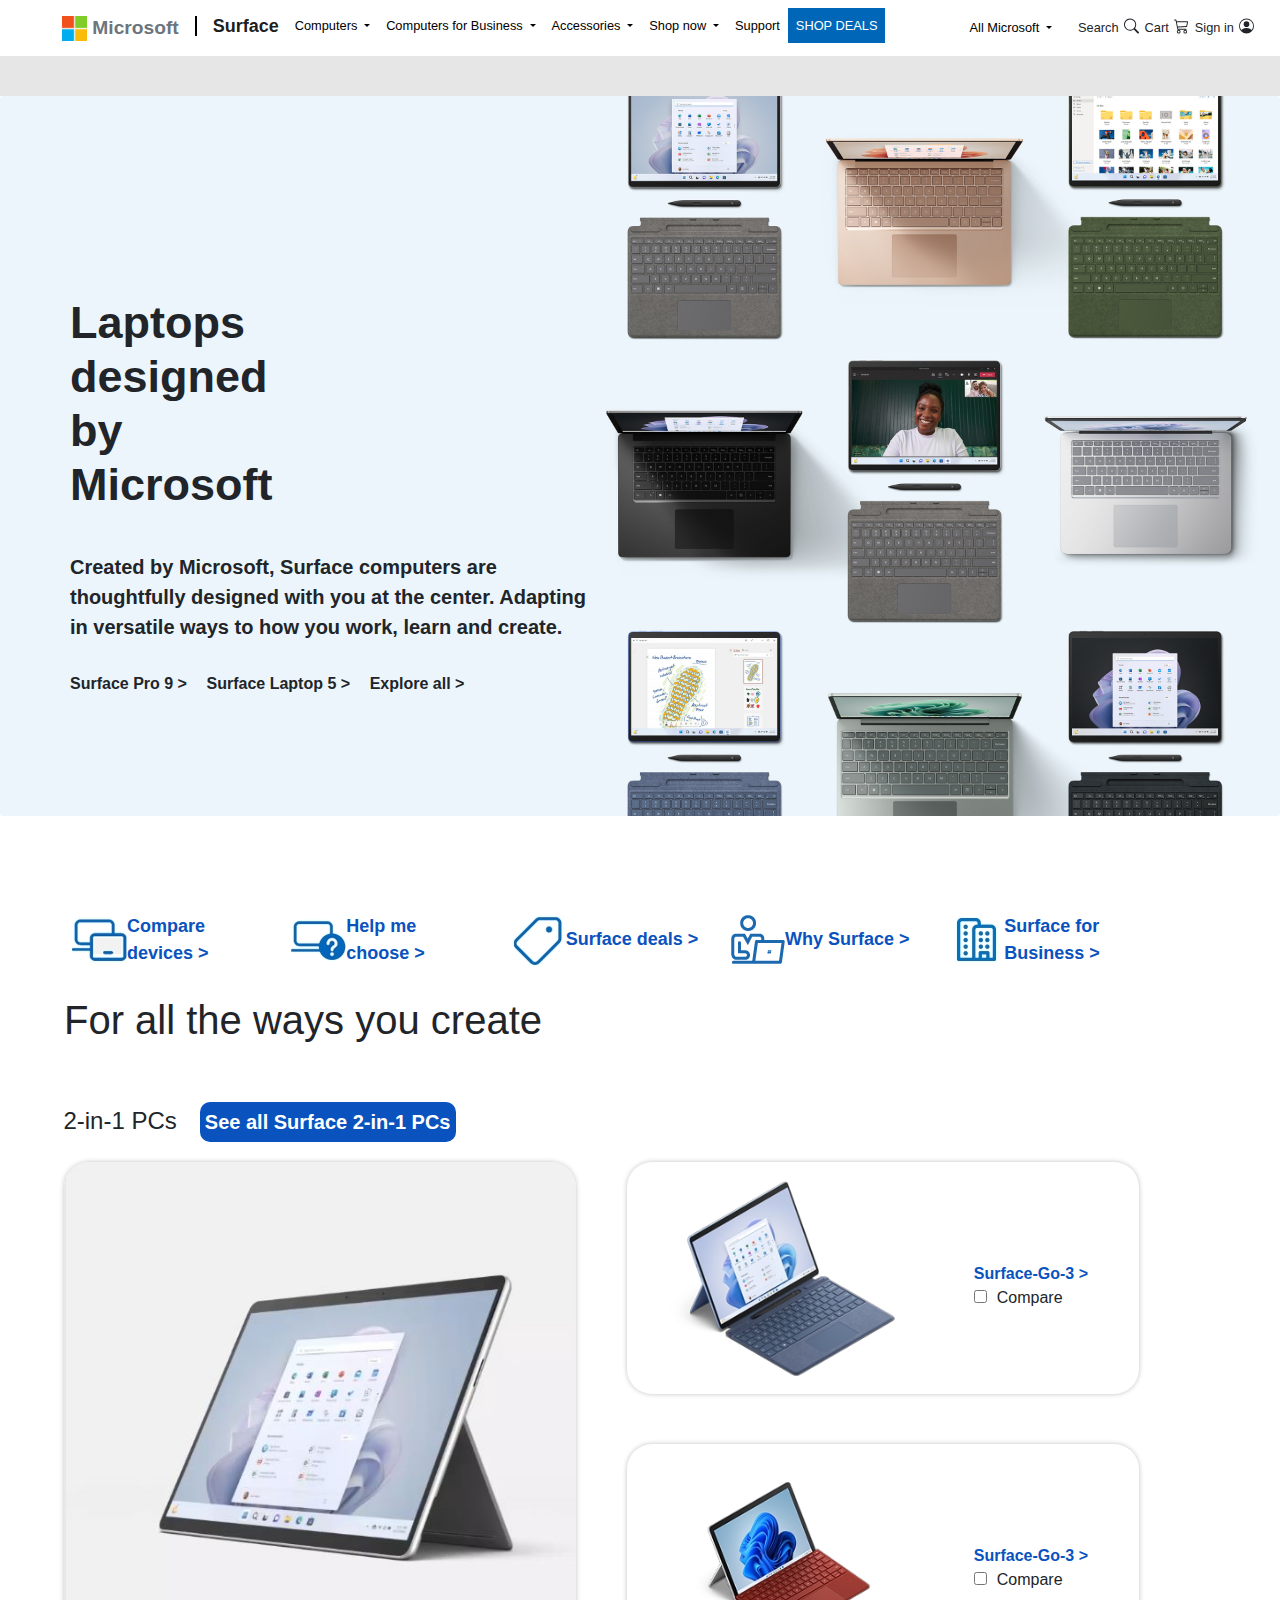
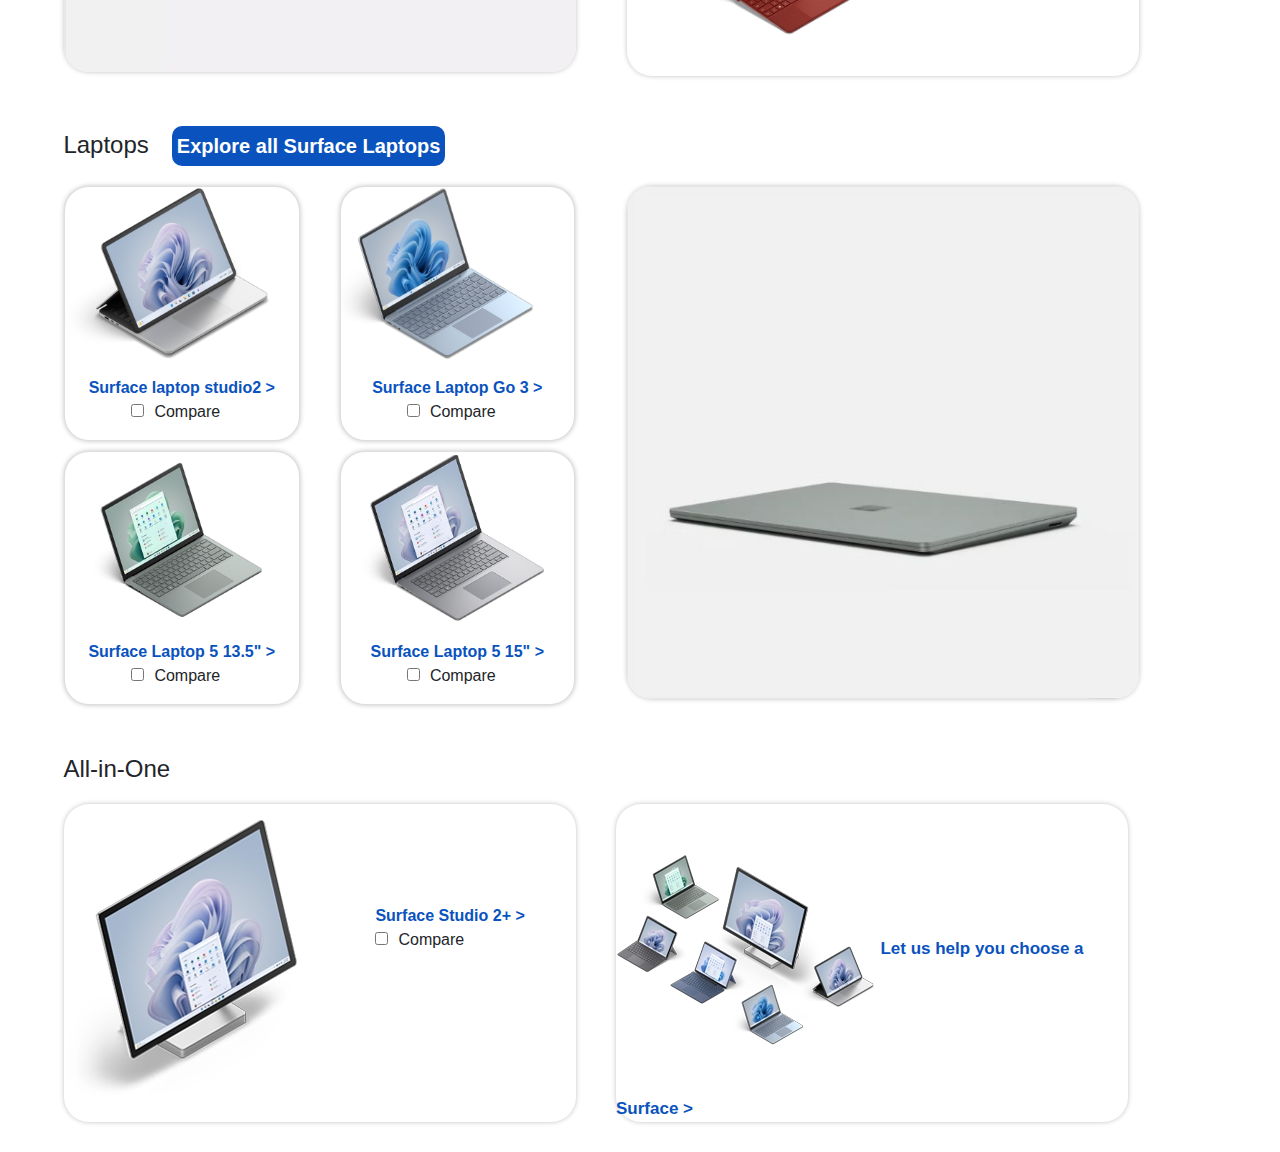
==== commit 936059e1: "up" ====
--- a/bootstrap_sesson8/bai_tap/landingPage/index.html
+++ b/bootstrap_sesson8/bai_tap/landingPage/index.html
@@ -296,7 +296,7 @@
             <div class="introduction">
                 <div class="introduction-content">
                     <div class="intro-child col-lg-5 col-md-5 col-sm-12">
-                        <h1 class="display-3">Laptops designed by Microsoft</h1>
+                        <h1 class="display-3 col-lg-5 col-md-5 col-sm-12">Laptops designed by Microsoft</h1>
                         <div class="mb-2 tab-pivot-description">
                             <p>Created by Microsoft, Surface computers are thoughtfully designed with you at the center.
                                 Adapting in versatile ways to how you work, learn and create.</p>
@@ -369,7 +369,7 @@
                 </div>
                 <div class="article-child">
                     <div class="tittle-pro">
-                        <h2 class="type-pro">Laptops</h2>
+                        <h2 class="type-pro col-md-12">Laptops</h2>
                         <a href="#">Explore all Surface Laptops</a>
                     </div>
                     <div class="other-pro-4">
--- a/bootstrap_sesson8/bai_tap/landingPage/style.css
+++ b/bootstrap_sesson8/bai_tap/landingPage/style.css
@@ -188,7 +188,7 @@
 .list5 .head-list {
     position: relative;
     display: flex;
-    left: -85%;
+    left: -70%;
     width: 100%;
     top: -5px;
     padding: 0;
@@ -197,14 +197,14 @@
 }
 .list5 .content {
     position: relative;
-    left: -85%;
+    left: -70%;
     border-bottom: none;
 }
 .list5 .foot-list {
     text-align: center;
     position: relative;
     top: -5px;
-    left: -85%;
+    left: -70%;
     background-color: #d3d1d1;
     border-bottom: 2px solid black;
 }
